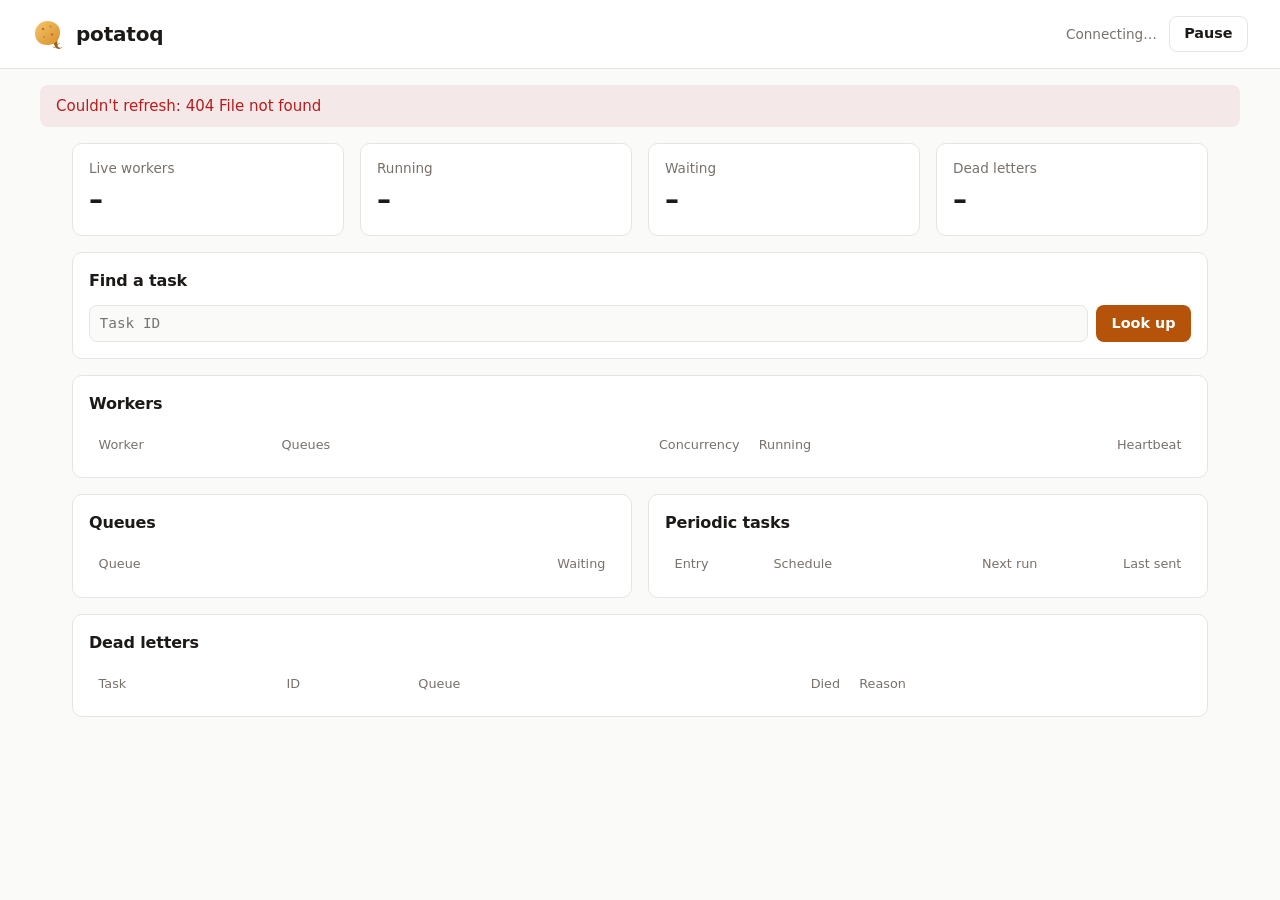
==== src/potatoq/dashboard/static/index.html @ 18b0c7ec "Add a web dashboard, a Flower replacement with no extra dependencies `potatoq dashboard`, or the WSG" ====
<!doctype html>
<html lang="en">
<head>
  <meta charset="utf-8">
  <meta name="viewport" content="width=device-width, initial-scale=1">
  <title>potatoq dashboard</title>
  <link rel="icon" href="logo.svg">
  <link rel="stylesheet" href="app.css">
  <script src="app.js" defer></script>
</head>
<body>
  <header class="top">
    <div class="brand">
      <img src="logo.svg" alt="" width="32" height="32">
      <div>
        <h1>potatoq <span id="app-name" class="muted"></span></h1>
        <p class="muted small"><span id="broker"></span><span id="read-only" class="pill" hidden>read-only</span></p>
      </div>
    </div>
    <div class="status">
      <span id="updated" class="muted small">Connecting…</span>
      <button id="pause" type="button" class="ghost">Pause</button>
    </div>
  </header>

  <p id="error" class="banner" role="alert" hidden></p>

  <main>
    <section class="tiles" aria-label="Summary">
      <div class="tile"><span class="label">Live workers</span><span id="t-workers" class="value">–</span></div>
      <div class="tile"><span class="label">Running</span><span id="t-running" class="value">–</span></div>
      <div class="tile"><span class="label">Waiting</span><span id="t-waiting" class="value">–</span></div>
      <div class="tile" id="tile-dead"><span class="label">Dead letters</span><span id="t-dead" class="value">–</span></div>
    </section>

    <section class="card">
      <h2>Find a task</h2>
      <form id="lookup" class="lookup">
        <input id="lookup-id" name="id" placeholder="Task ID" autocomplete="off" spellcheck="false" required>
        <button type="submit">Look up</button>
      </form>
    </section>

    <section class="card">
      <h2>Workers</h2>
      <div class="scroll"><table>
        <thead><tr><th>Worker</th><th>Queues</th><th class="num">Concurrency</th><th>Running</th><th class="num">Heartbeat</th></tr></thead>
        <tbody id="workers"></tbody>
      </table></div>
    </section>

    <div class="pair">
      <section class="card">
        <h2>Queues</h2>
        <div class="scroll"><table>
          <thead><tr><th>Queue</th><th class="num">Waiting</th></tr></thead>
          <tbody id="queues"></tbody>
        </table></div>
      </section>

      <section class="card">
        <h2>Periodic tasks</h2>
        <div class="scroll"><table>
          <thead><tr><th>Entry</th><th>Schedule</th><th class="num">Next run</th><th class="num">Last sent</th></tr></thead>
          <tbody id="schedule"></tbody>
        </table></div>
      </section>
    </div>

    <section class="card">
      <h2>Dead letters <span id="dead-note" class="muted small"></span></h2>
      <div class="scroll"><table>
        <thead><tr><th>Task</th><th>ID</th><th>Queue</th><th class="num">Died</th><th>Reason</th><th></th></tr></thead>
        <tbody id="dead"></tbody>
      </table></div>
    </section>
  </main>

  <dialog id="task">
    <form method="dialog" class="dialog-head">
      <h2 id="task-title">Task</h2>
      <button class="ghost" aria-label="Close">✕</button>
    </form>
    <dl id="task-fields"></dl>
    <pre id="task-traceback" hidden></pre>
    <div class="dialog-actions"><button id="revoke" type="button" class="danger" hidden>Revoke</button></div>
  </dialog>
</body>
</html>
---- src/potatoq/dashboard/static/app.css ----
:root {
  --bg: #fafaf9;
  --surface: #ffffff;
  --border: #e7e5e4;
  --text: #1c1917;
  --muted: #78716c;
  --accent: #b45309;
  --accent-bg: rgba(224, 149, 46, 0.12);
  --ok: #15803d;
  --warn: #b45309;
  --bad: #b91c1c;
  --bad-bg: rgba(185, 28, 28, 0.08);
  --mono: ui-monospace, "JetBrains Mono", SFMono-Regular, Menlo, monospace;
  color-scheme: light;
}

@media (prefers-color-scheme: dark) {
  :root {
    --bg: #12100e;
    --surface: #1c1917;
    --border: #292524;
    --text: #f5f5f4;
    --muted: #a8a29e;
    --accent: #f6c66b;
    --accent-bg: rgba(246, 198, 107, 0.12);
    --ok: #4ade80;
    --warn: #f6c66b;
    --bad: #f87171;
    --bad-bg: rgba(248, 113, 113, 0.1);
    color-scheme: dark;
  }
}

* { box-sizing: border-box; }
[hidden] { display: none !important; }

body {
  margin: 0;
  background: var(--bg);
  color: var(--text);
  font: 15px/1.5 Inter, system-ui, -apple-system, "Segoe UI", sans-serif;
}

h1, h2 { margin: 0; letter-spacing: -0.01em; }
h1 { font-size: 1.25rem; }
h2 { font-size: 1rem; margin-bottom: 0.75rem; }
p { margin: 0; }
.muted { color: var(--muted); font-weight: 400; }
.small { font-size: 0.85rem; }
code, .mono { font-family: var(--mono); font-size: 0.85em; }

.top {
  display: flex; flex-wrap: wrap; gap: 0.75rem; align-items: center; justify-content: space-between;
  padding: 1rem clamp(1rem, 4vw, 2rem);
  border-bottom: 1px solid var(--border);
  background: var(--surface);
}
.brand { display: flex; gap: 0.75rem; align-items: center; min-width: 0; }
.brand > div { min-width: 0; }
.brand p { overflow-wrap: anywhere; }
.status { display: flex; gap: 0.75rem; align-items: center; }

main {
  display: grid; gap: 1rem; grid-template-columns: minmax(0, 1fr);
  max-width: 1200px; margin: 0 auto;
  padding: 1rem clamp(1rem, 4vw, 2rem) 3rem;
}

.tiles { display: grid; gap: 1rem; grid-template-columns: repeat(auto-fit, minmax(min(100%, 140px), 1fr)); }
@media (max-width: 520px) { .tiles { grid-template-columns: 1fr 1fr; gap: 0.75rem; } }
.tile, .card { background: var(--surface); border: 1px solid var(--border); border-radius: 10px; }
.tile { padding: 0.9rem 1rem; display: flex; flex-direction: column; }
.tile .label { color: var(--muted); font-size: 0.85rem; }
.tile .value { font-size: 1.75rem; font-weight: 700; font-variant-numeric: tabular-nums; }
.tile.alert .value { color: var(--bad); }
.card { padding: 1rem; min-width: 0; }
.pair { display: grid; gap: 1rem; grid-template-columns: repeat(auto-fit, minmax(min(100%, 380px), 1fr)); }

.scroll { overflow-x: auto; }
table { width: 100%; border-collapse: collapse; font-size: 0.9rem; }
th, td { text-align: left; padding: 0.45rem 0.6rem; border-top: 1px solid var(--border); vertical-align: top; }
thead th { border-top: 0; color: var(--muted); font-weight: 500; font-size: 0.8rem; white-space: nowrap; }
.num { text-align: right; font-variant-numeric: tabular-nums; white-space: nowrap; }
td.empty { color: var(--muted); text-align: center; padding: 1rem; }
td.reason { min-width: 14rem; max-width: 28rem; overflow-wrap: anywhere; }
td.mono { white-space: nowrap; }

.dot { display: inline-block; width: 0.55rem; height: 0.55rem; border-radius: 50%; margin-right: 0.45rem; background: var(--ok); }
.dot.stale { background: var(--warn); }
.pill {
  display: inline-block; margin-left: 0.5rem; padding: 0 0.5rem; border-radius: 999px;
  background: var(--accent-bg); color: var(--accent); font-size: 0.75rem; font-weight: 600;
}

button.link {
  color: var(--accent); background: none; border: 0; padding: 0; font: inherit; cursor: pointer;
  text-decoration: underline; text-underline-offset: 2px; text-align: left;
}
button.link.mono { font-family: var(--mono); font-size: 0.85em; white-space: nowrap; }
td.nowrap { white-space: nowrap; }

button {
  font: inherit; font-size: 0.9rem; font-weight: 600; cursor: pointer;
  padding: 0.4rem 0.9rem; border-radius: 8px; border: 1px solid transparent;
  background: var(--accent); color: var(--surface);
}
button.ghost { background: transparent; color: var(--text); border-color: var(--border); }
button.danger { background: var(--bad); color: #fff; }
button.small { padding: 0.15rem 0.6rem; font-size: 0.8rem; }
button:disabled { opacity: 0.5; cursor: default; }
button:focus-visible, input:focus-visible, a:focus-visible { outline: 2px solid var(--accent); outline-offset: 2px; }

.lookup { display: flex; gap: 0.5rem; flex-wrap: wrap; }
.lookup input {
  flex: 1 1 16rem; min-width: 0; font: inherit; font-family: var(--mono); font-size: 0.9rem;
  padding: 0.4rem 0.6rem; border-radius: 8px; border: 1px solid var(--border);
  background: var(--bg); color: var(--text);
}

.banner {
  margin: 1rem auto 0; max-width: 1200px; padding: 0.6rem 1rem; border-radius: 8px;
  background: var(--bad-bg); color: var(--bad); width: calc(100% - 2 * clamp(1rem, 4vw, 2rem));
}

dialog {
  width: min(44rem, calc(100vw - 2rem)); max-height: calc(100vh - 2rem);
  border: 1px solid var(--border); border-radius: 12px; padding: 1.25rem;
  background: var(--surface); color: var(--text);
}
dialog::backdrop { background: rgba(12, 10, 9, 0.5); }
.dialog-head { display: flex; justify-content: space-between; align-items: start; gap: 1rem; }
.dialog-head h2 { overflow-wrap: anywhere; }
dl { display: grid; grid-template-columns: max-content 1fr; gap: 0.35rem 1rem; margin: 0.5rem 0 0; font-size: 0.9rem; }
dt { color: var(--muted); }
dd { margin: 0; overflow-wrap: anywhere; }
pre {
  margin: 1rem 0 0; padding: 0.75rem; border-radius: 8px; overflow: auto; max-height: 40vh;
  background: var(--bg); border: 1px solid var(--border); font-family: var(--mono); font-size: 0.8rem;
}
.dialog-actions { display: flex; justify-content: flex-end; margin-top: 1rem; }
.state-SUCCESS { color: var(--ok); font-weight: 600; }
.state-FAILURE, .state-REVOKED, .state-REJECTED { color: var(--bad); font-weight: 600; }
.state-STARTED, .state-RETRY, .state-PENDING, .state-SCHEDULED, .state-READY, .state-RUNNING {
  color: var(--warn); font-weight: 600;
}
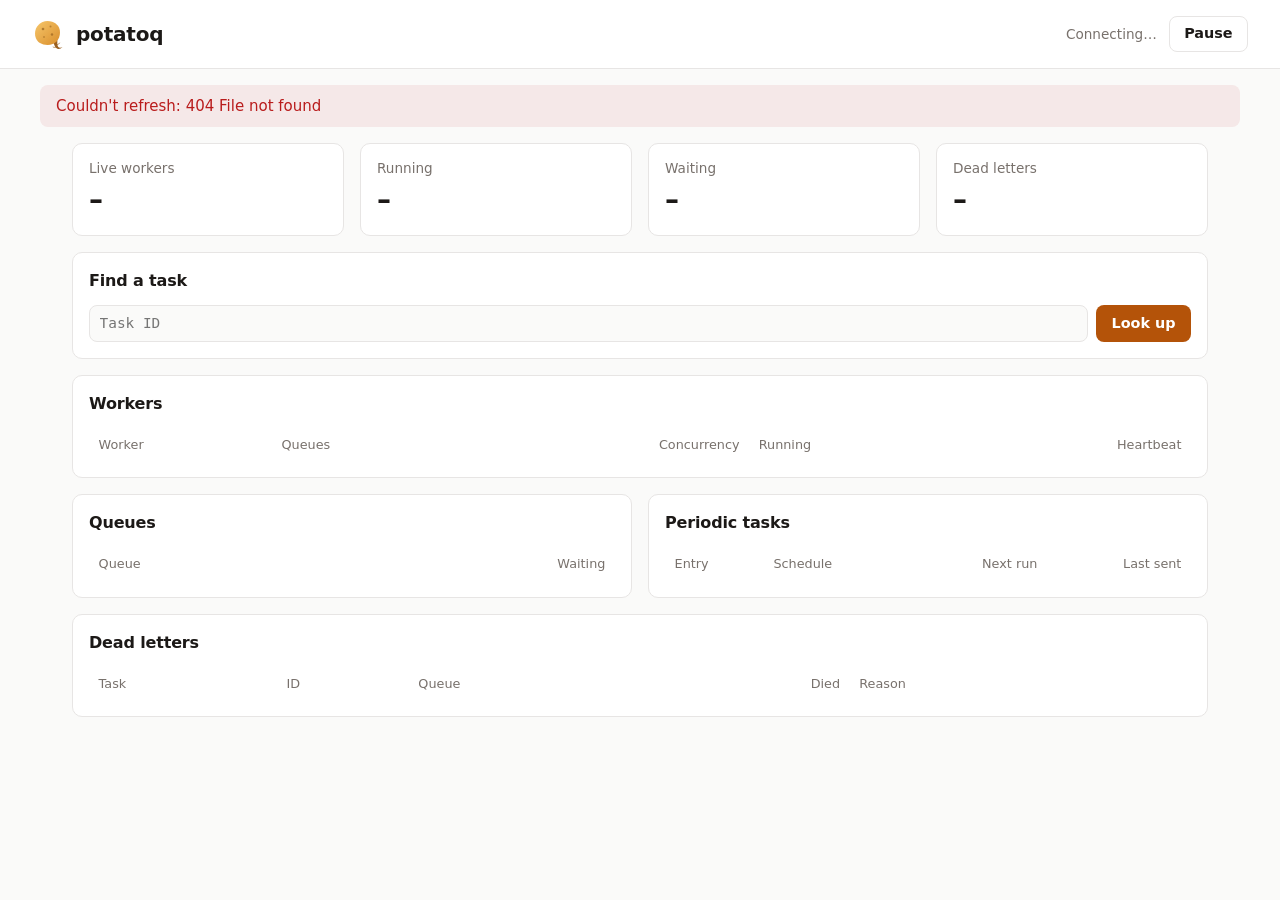
==== commit 0f712bd6: "Dashboard: find dead letters when looking up a task, with Retry in the dialog" ====
--- a/src/potatoq/dashboard/static/index.html
+++ b/src/potatoq/dashboard/static/index.html
@@ -83,7 +83,10 @@
     </form>
     <dl id="task-fields"></dl>
     <pre id="task-traceback" hidden></pre>
-    <div class="dialog-actions"><button id="revoke" type="button" class="danger" hidden>Revoke</button></div>
+    <div class="dialog-actions">
+      <button id="retry" type="button" hidden>Retry</button>
+      <button id="revoke" type="button" class="danger" hidden>Revoke</button>
+    </div>
   </dialog>
 </body>
 </html>
--- a/src/potatoq/dashboard/static/app.css
+++ b/src/potatoq/dashboard/static/app.css
@@ -137,9 +137,9 @@
   margin: 1rem 0 0; padding: 0.75rem; border-radius: 8px; overflow: auto; max-height: 40vh;
   background: var(--bg); border: 1px solid var(--border); font-family: var(--mono); font-size: 0.8rem;
 }
-.dialog-actions { display: flex; justify-content: flex-end; margin-top: 1rem; }
+.dialog-actions { display: flex; justify-content: flex-end; gap: 0.5rem; margin-top: 1rem; }
 .state-SUCCESS { color: var(--ok); font-weight: 600; }
-.state-FAILURE, .state-REVOKED, .state-REJECTED { color: var(--bad); font-weight: 600; }
+.state-FAILURE, .state-REVOKED, .state-REJECTED, .state-DEAD-LETTERED { color: var(--bad); font-weight: 600; }
 .state-STARTED, .state-RETRY, .state-PENDING, .state-SCHEDULED, .state-READY, .state-RUNNING {
   color: var(--warn); font-weight: 600;
 }
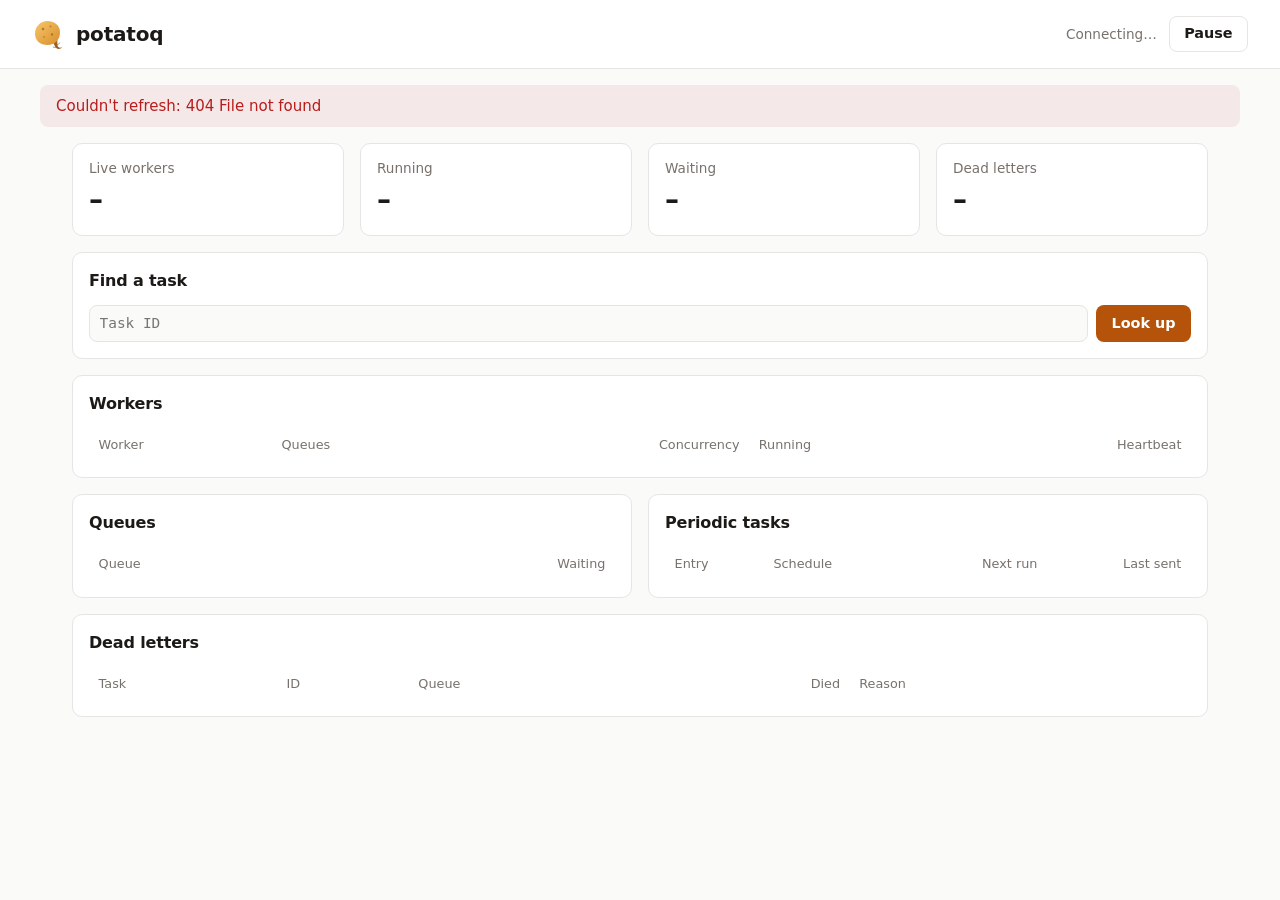
==== commit c76c615c: "Delete dead letters from the dashboard and CLI; confirm before retry and delete" ====
--- a/src/potatoq/dashboard/static/index.html
+++ b/src/potatoq/dashboard/static/index.html
@@ -84,6 +84,7 @@
     <dl id="task-fields"></dl>
     <pre id="task-traceback" hidden></pre>
     <div class="dialog-actions">
+      <button id="delete" type="button" class="outline-danger" hidden>Delete</button>
       <button id="retry" type="button" hidden>Retry</button>
       <button id="revoke" type="button" class="danger" hidden>Revoke</button>
     </div>
--- a/src/potatoq/dashboard/static/app.css
+++ b/src/potatoq/dashboard/static/app.css
@@ -84,6 +84,8 @@
 td.empty { color: var(--muted); text-align: center; padding: 1rem; }
 td.reason { min-width: 14rem; max-width: 28rem; overflow-wrap: anywhere; }
 td.mono { white-space: nowrap; }
+td.actions { white-space: nowrap; }
+td.actions button + button { margin-left: 0.35rem; }
 
 .dot { display: inline-block; width: 0.55rem; height: 0.55rem; border-radius: 50%; margin-right: 0.45rem; background: var(--ok); }
 .dot.stale { background: var(--warn); }
@@ -106,6 +108,7 @@
 }
 button.ghost { background: transparent; color: var(--text); border-color: var(--border); }
 button.danger { background: var(--bad); color: #fff; }
+button.outline-danger { background: transparent; color: var(--bad); border-color: var(--bad); }
 button.small { padding: 0.15rem 0.6rem; font-size: 0.8rem; }
 button:disabled { opacity: 0.5; cursor: default; }
 button:focus-visible, input:focus-visible, a:focus-visible { outline: 2px solid var(--accent); outline-offset: 2px; }
